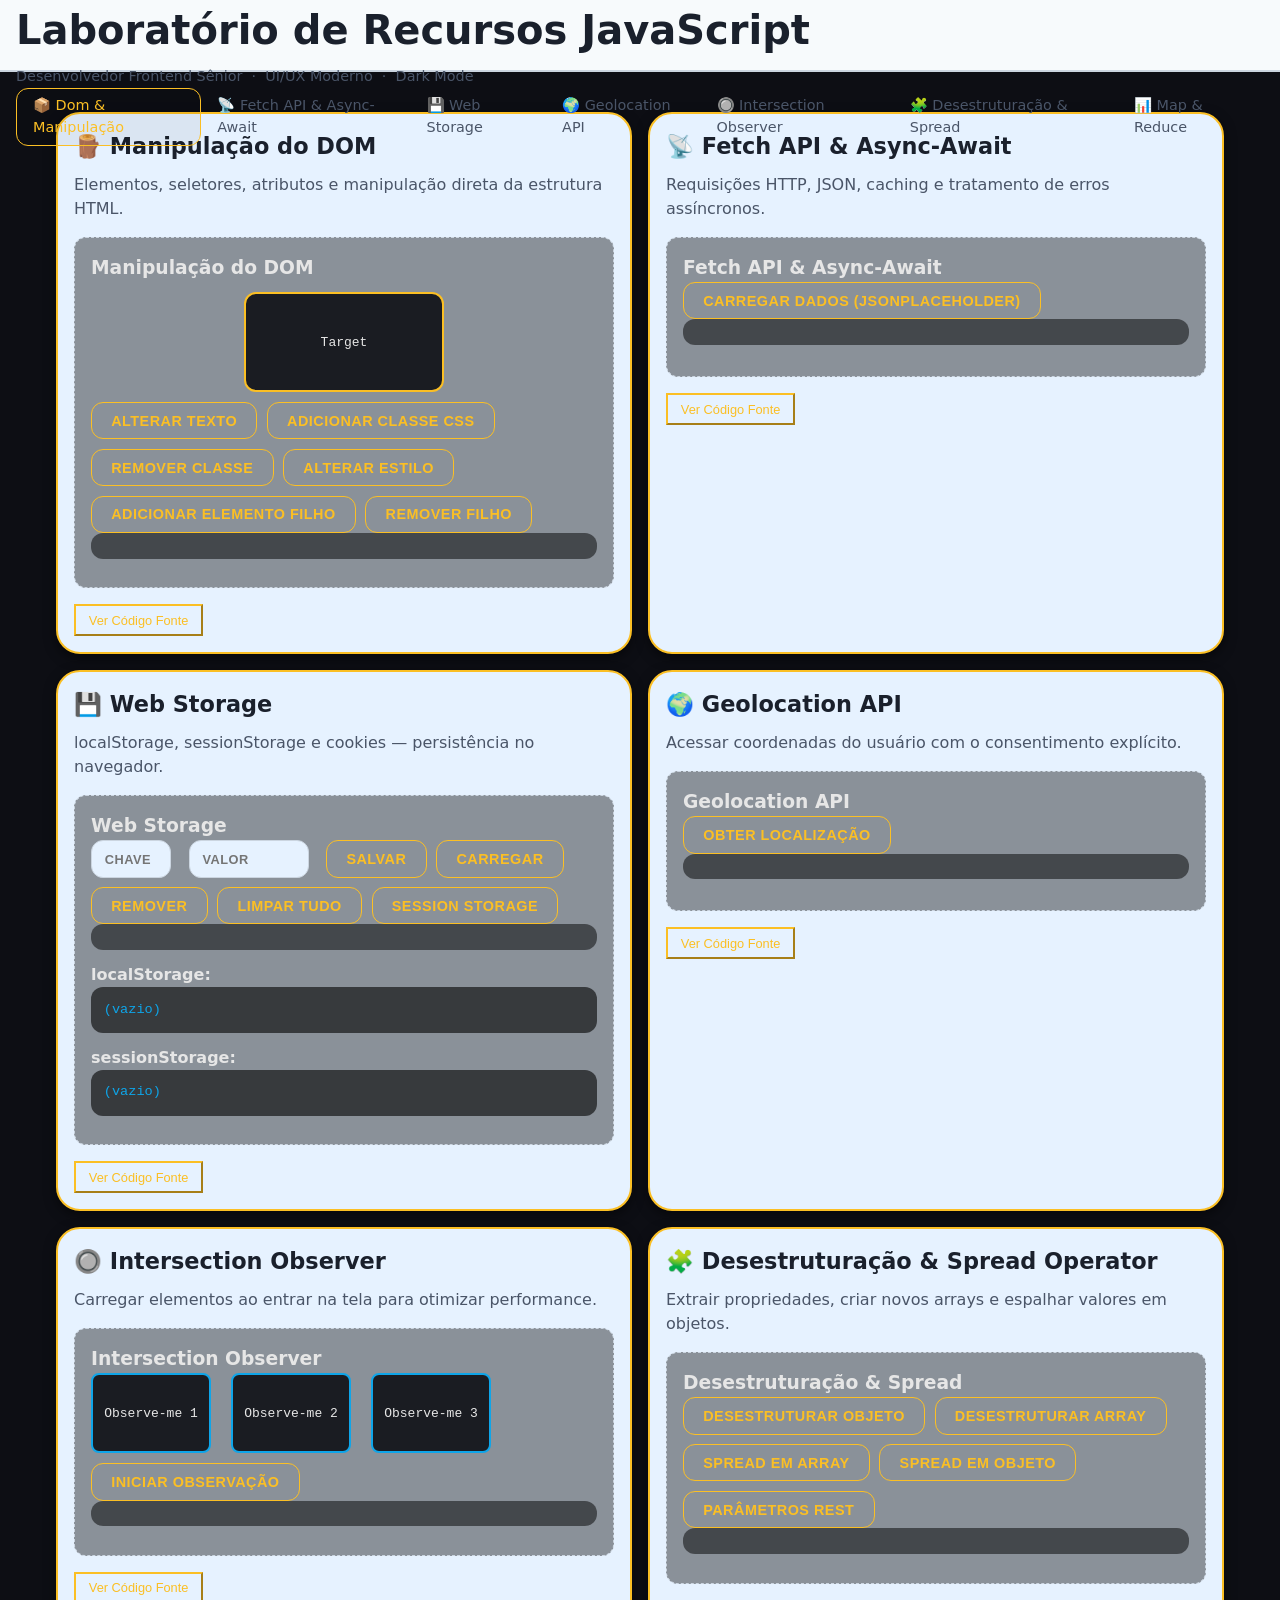
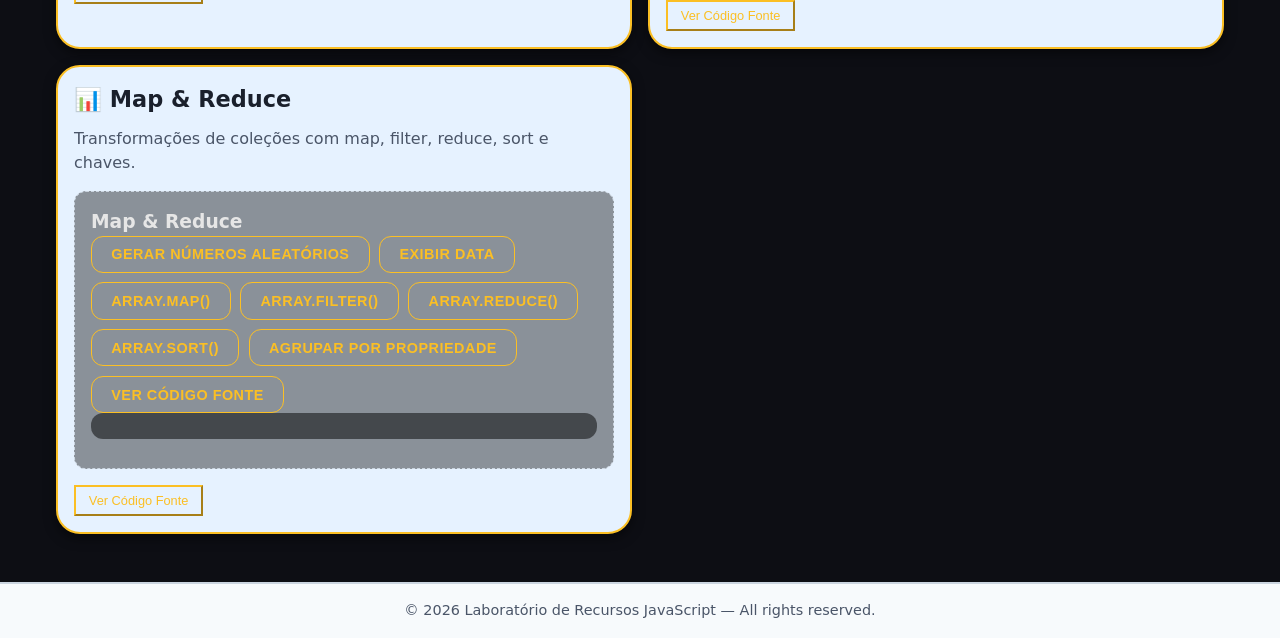
==== frontend/index.html @ eeb46619 "commit inicial" ====
<!DOCTYPE html>
<html lang="pt-BR">
<head>
  <meta charset="UTF-8">
  <meta name="viewport" content="width=device-width, initial-scale=1.0">
  <title>Laboratório de Recursos JavaScript</title>
  <link rel="stylesheet" href="style.css">
</head>
<body>

  <!-- ===== HEADER / NAVBAR ===== -->
  <header class="header">
    <div class="header-left">
      <h1>Laboratório de Recursos JavaScript</h1>
      <p class="subtitle">Desenvolvedor Frontend Sênior &nbsp;·&nbsp; UI/UX Moderno &nbsp;·&nbsp; Dark Mode</p>
    </div>
    <nav class="nav-links">
      <a href="#dom" class="active">📦 Dom &amp; Manipulação</a>
      <a href="#fetch">📡 Fetch API &amp; Async-Await</a>
      <a href="#webstorage">💾 Web Storage</a>
      <a href="#geolocation">🌍 Geolocation API</a>
      <a href="#intersection">🔘 Intersection Observer</a>
      <a href="#destructure">🧩 Desestruturação &amp; Spread</a>
      <a href="#arrays">📊 Map &amp; Reduce</a>
    </nav>
  </header>

  <!-- ===== DASHBOARD CARD GRID ===== -->
  <main id="dashboard">

    <!-- Card 1: DOM Manipulation -->
    <section id="dom" class="card-section">
      <h2>🪵 Manipulação do DOM</h2>
      <p class="desc">Elementos, seletores, atributos e manipulação direta da estrutura HTML.</p>
      <div id="playground-dom" class="playground"></div>
      <button id="btn-view-dom" class="btn-primary btn-sm">Ver Código Fonte</button>
    </section>

    <!-- Card 2: Fetch API / Async-Await -->
    <section id="fetch" class="card-section">
      <h2>📡 Fetch API &amp; Async-Await</h2>
      <p class="desc">Requisições HTTP, JSON, caching e tratamento de erros assíncronos.</p>
      <div id="playground-fetch" class="playground"></div>
      <button id="btn-view-fetch" class="btn-primary btn-sm">Ver Código Fonte</button>
    </section>

    <!-- Card 3: Web Storage -->
    <section id="webstorage" class="card-section">
      <h2>💾 Web Storage</h2>
      <p class="desc">localStorage, sessionStorage e cookies — persistência no navegador.</p>
      <div id="playground-webstorage" class="playground"></div>
      <button id="btn-view-storage" class="btn-primary btn-sm">Ver Código Fonte</button>
    </section>

    <!-- Card 4: Geolocation API -->
    <section id="geolocation" class="card-section">
      <h2>🌍 Geolocation API</h2>
      <p class="desc">Acessar coordenadas do usuário com o consentimento explícito.</p>
      <div id="playground-geo" class="playground"></div>
      <button id="btn-view-geo" class="btn-primary btn-sm">Ver Código Fonte</button>
    </section>

    <!-- Card 5: Intersection Observer -->
    <section id="intersection" class="card-section">
      <h2>🔘 Intersection Observer</h2>
      <p class="desc">Carregar elementos ao entrar na tela para otimizar performance.</p>
      <div id="playground-obs" class="playground"></div>
      <button id="btn-view-obs" class="btn-primary btn-sm">Ver Código Fonte</button>
    </section>

    <!-- Card 6: Destructuring & Spread -->
    <section id="destructure" class="card-section">
      <h2>🧩 Desestruturação &amp; Spread Operator</h2>
      <p class="desc">Extrair propriedades, criar novos arrays e espalhar valores em objetos.</p>
      <div id="playground-destruct" class="playground"></div>
      <button id="btn-view-destruct" class="btn-primary btn-sm">Ver Código Fonte</button>
    </section>

    <!-- Card 7: Map & Reduce -->
    <section id="arrays" class="card-section">
      <h2>📊 Map &amp; Reduce</h2>
      <p class="desc">Transformações de coleções com map, filter, reduce, sort e chaves.</p>
      <div id="playground-arrays" class="playground"></div>
      <button id="btn-view-arrays" class="btn-primary btn-sm">Ver Código Fonte</button>
    </section>

  </main>

  <!-- ===== FOOTER ===== -->
  <footer class="footer">
    <p>&copy; 2026 Laboratório de Recursos JavaScript — All rights reserved.</p>
  </footer>

  <!-- ===== JAVASCRIPT ===== -->
  <script src="script.js"></script>
</body>
</html>
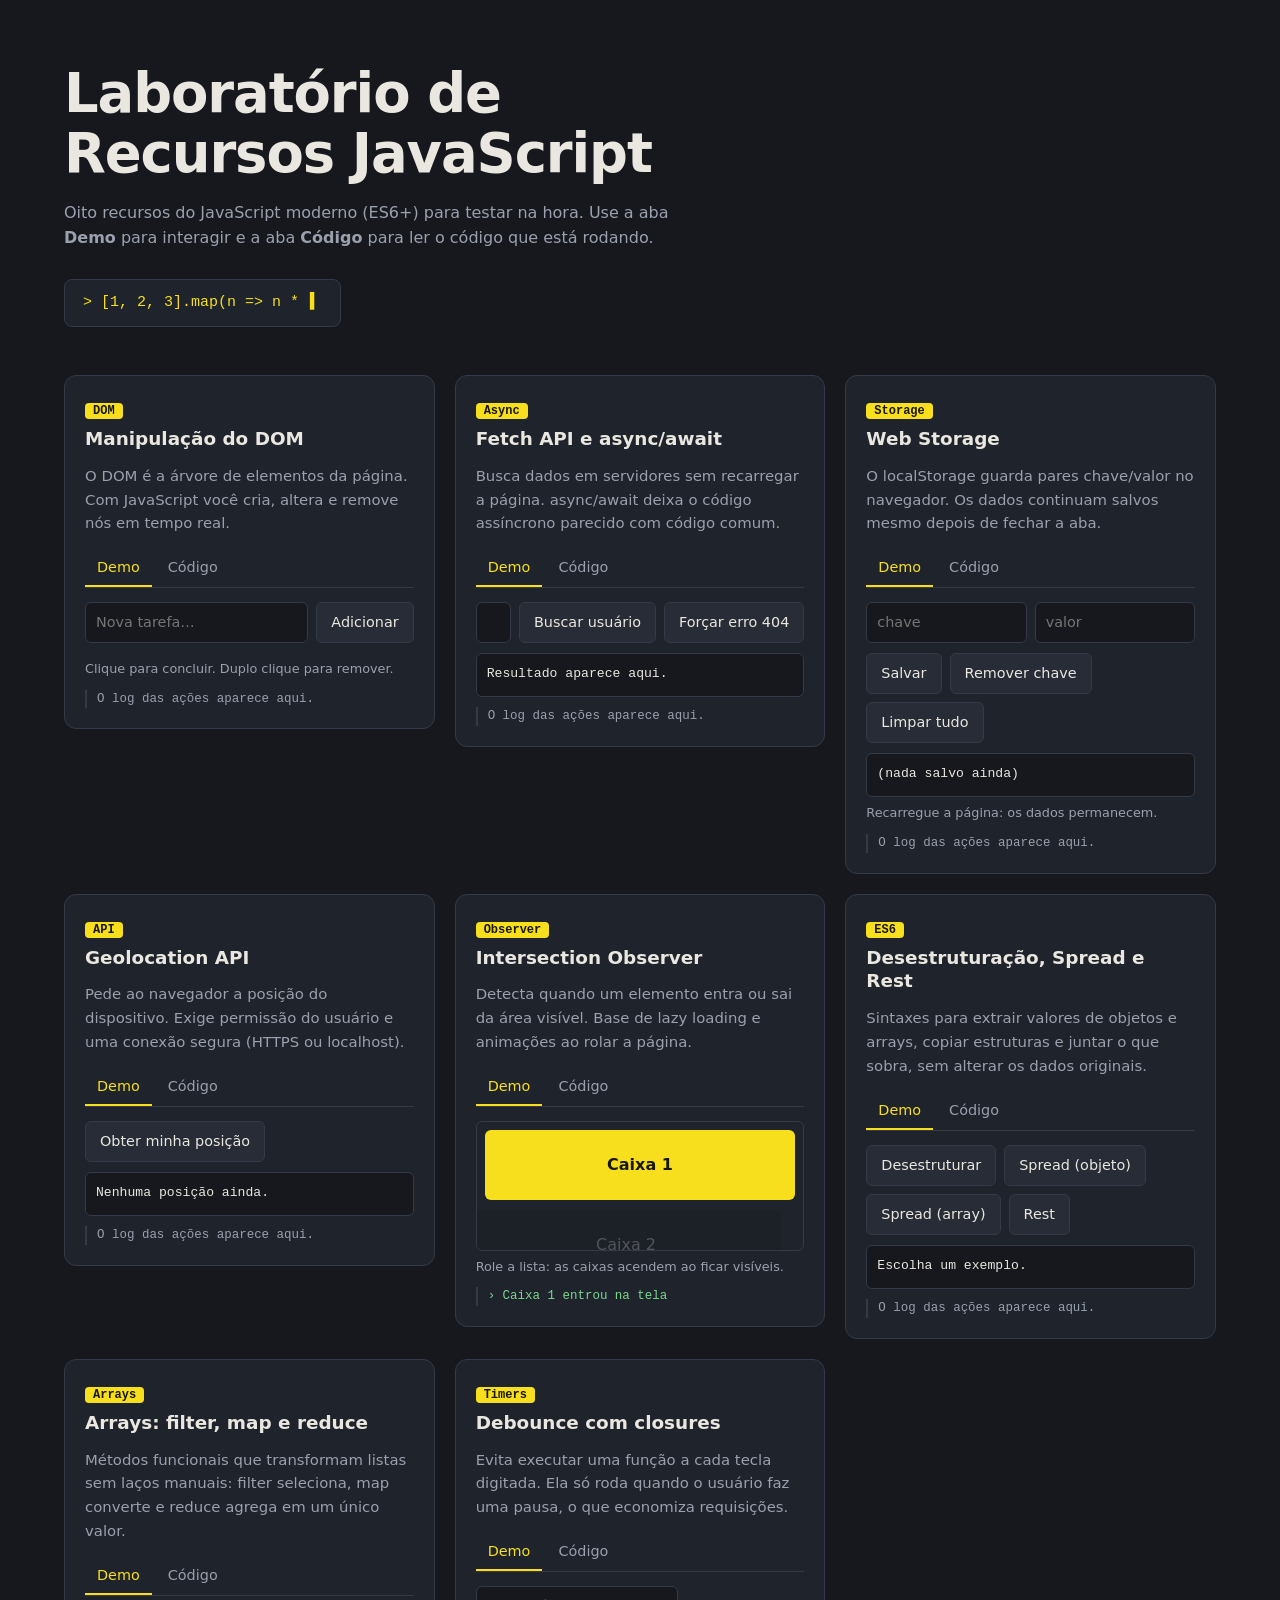
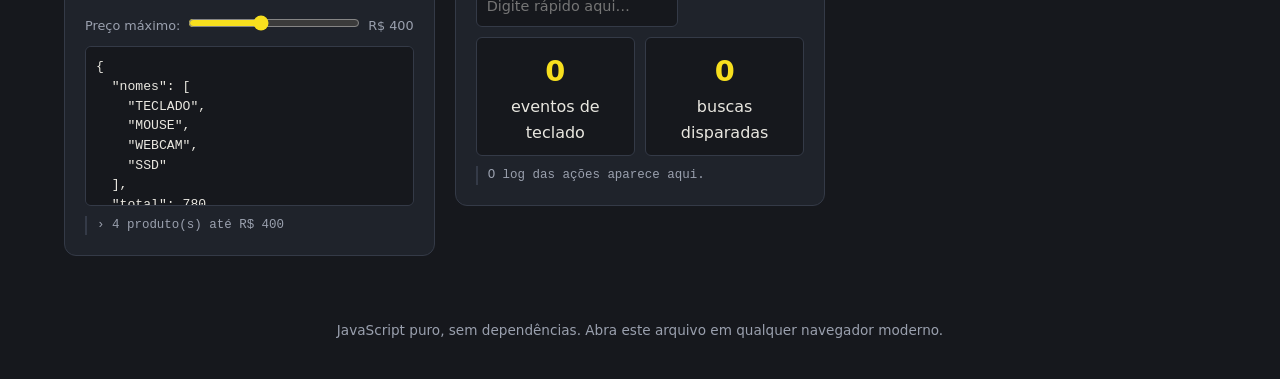
==== commit 51c94986: "Adição de um exemplar" ====
--- a/frontend/index.html
+++ b/frontend/index.html
@@ -1,97 +1,20 @@
 <!DOCTYPE html>
 <html lang="pt-BR">
 <head>
-  <meta charset="UTF-8">
-  <meta name="viewport" content="width=device-width, initial-scale=1.0">
-  <title>Laboratório de Recursos JavaScript</title>
-  <link rel="stylesheet" href="style.css">
+<meta charset="UTF-8">
+<meta name="viewport" content="width=device-width, initial-scale=1">
+<title>Laboratório de Recursos JavaScript</title>
+<link rel="stylesheet" href="style.css">
 </head>
 <body>
+<header class="hero">
+  <h1>Laboratório de Recursos JavaScript</h1>
+  <p>Oito recursos do JavaScript moderno (ES6+) para testar na hora. Use a aba <strong>Demo</strong> para interagir e a aba <strong>Código</strong> para ler o código que está rodando.</p>
+  <div class="repl" id="repl" aria-hidden="true"></div>
+</header>
+<main id="grid"></main>
+<footer>JavaScript puro, sem dependências. Abra este arquivo em qualquer navegador moderno.</footer>
 
-  <!-- ===== HEADER / NAVBAR ===== -->
-  <header class="header">
-    <div class="header-left">
-      <h1>Laboratório de Recursos JavaScript</h1>
-      <p class="subtitle">Desenvolvedor Frontend Sênior &nbsp;·&nbsp; UI/UX Moderno &nbsp;·&nbsp; Dark Mode</p>
-    </div>
-    <nav class="nav-links">
-      <a href="#dom" class="active">📦 Dom &amp; Manipulação</a>
-      <a href="#fetch">📡 Fetch API &amp; Async-Await</a>
-      <a href="#webstorage">💾 Web Storage</a>
-      <a href="#geolocation">🌍 Geolocation API</a>
-      <a href="#intersection">🔘 Intersection Observer</a>
-      <a href="#destructure">🧩 Desestruturação &amp; Spread</a>
-      <a href="#arrays">📊 Map &amp; Reduce</a>
-    </nav>
-  </header>
-
-  <!-- ===== DASHBOARD CARD GRID ===== -->
-  <main id="dashboard">
-
-    <!-- Card 1: DOM Manipulation -->
-    <section id="dom" class="card-section">
-      <h2>🪵 Manipulação do DOM</h2>
-      <p class="desc">Elementos, seletores, atributos e manipulação direta da estrutura HTML.</p>
-      <div id="playground-dom" class="playground"></div>
-      <button id="btn-view-dom" class="btn-primary btn-sm">Ver Código Fonte</button>
-    </section>
-
-    <!-- Card 2: Fetch API / Async-Await -->
-    <section id="fetch" class="card-section">
-      <h2>📡 Fetch API &amp; Async-Await</h2>
-      <p class="desc">Requisições HTTP, JSON, caching e tratamento de erros assíncronos.</p>
-      <div id="playground-fetch" class="playground"></div>
-      <button id="btn-view-fetch" class="btn-primary btn-sm">Ver Código Fonte</button>
-    </section>
-
-    <!-- Card 3: Web Storage -->
-    <section id="webstorage" class="card-section">
-      <h2>💾 Web Storage</h2>
-      <p class="desc">localStorage, sessionStorage e cookies — persistência no navegador.</p>
-      <div id="playground-webstorage" class="playground"></div>
-      <button id="btn-view-storage" class="btn-primary btn-sm">Ver Código Fonte</button>
-    </section>
-
-    <!-- Card 4: Geolocation API -->
-    <section id="geolocation" class="card-section">
-      <h2>🌍 Geolocation API</h2>
-      <p class="desc">Acessar coordenadas do usuário com o consentimento explícito.</p>
-      <div id="playground-geo" class="playground"></div>
-      <button id="btn-view-geo" class="btn-primary btn-sm">Ver Código Fonte</button>
-    </section>
-
-    <!-- Card 5: Intersection Observer -->
-    <section id="intersection" class="card-section">
-      <h2>🔘 Intersection Observer</h2>
-      <p class="desc">Carregar elementos ao entrar na tela para otimizar performance.</p>
-      <div id="playground-obs" class="playground"></div>
-      <button id="btn-view-obs" class="btn-primary btn-sm">Ver Código Fonte</button>
-    </section>
-
-    <!-- Card 6: Destructuring & Spread -->
-    <section id="destructure" class="card-section">
-      <h2>🧩 Desestruturação &amp; Spread Operator</h2>
-      <p class="desc">Extrair propriedades, criar novos arrays e espalhar valores em objetos.</p>
-      <div id="playground-destruct" class="playground"></div>
-      <button id="btn-view-destruct" class="btn-primary btn-sm">Ver Código Fonte</button>
-    </section>
-
-    <!-- Card 7: Map & Reduce -->
-    <section id="arrays" class="card-section">
-      <h2>📊 Map &amp; Reduce</h2>
-      <p class="desc">Transformações de coleções com map, filter, reduce, sort e chaves.</p>
-      <div id="playground-arrays" class="playground"></div>
-      <button id="btn-view-arrays" class="btn-primary btn-sm">Ver Código Fonte</button>
-    </section>
-
-  </main>
-
-  <!-- ===== FOOTER ===== -->
-  <footer class="footer">
-    <p>&copy; 2026 Laboratório de Recursos JavaScript — All rights reserved.</p>
-  </footer>
-
-  <!-- ===== JAVASCRIPT ===== -->
-  <script src="script.js"></script>
+<script src="script.js"></script>
 </body>
 </html>
--- a/frontend/style.css
+++ b/frontend/style.css
@@ -0,0 +1,82 @@
+/* ===== Tokens de design ===== */
+:root{
+  --bg:#16181d; --surface:#1f232b; --surface-2:#272c36; --line:#343a47;
+  --text:#e9e7e0; --muted:#9aa0ae; --accent:#f7df1e; --accent-ink:#1a1700;
+  --ok:#7bd88f; --err:#ff6b6b; --warn:#ffb454;
+  --sans:"Segoe UI",system-ui,-apple-system,Roboto,sans-serif;
+  --mono:ui-monospace,"Cascadia Code","Fira Code",Consolas,monospace;
+}
+*{box-sizing:border-box;margin:0}
+html{scroll-behavior:smooth}
+body{background:var(--bg);color:var(--text);font:16px/1.6 var(--sans);min-height:100vh}
+:focus-visible{outline:2px solid var(--accent);outline-offset:2px}
+
+/* ===== Hero ===== */
+.hero{max-width:1200px;margin:0 auto;padding:64px 24px 32px}
+.hero h1{font-size:clamp(2rem,5vw,3.4rem);line-height:1.1;letter-spacing:-.02em;max-width:16ch}
+.hero p{color:var(--muted);max-width:60ch;margin-top:16px}
+.repl{margin-top:28px;display:inline-block;background:var(--surface);border:1px solid var(--line);
+  border-radius:8px;padding:12px 18px;font:15px var(--mono);color:var(--accent);min-height:48px}
+.repl::after{content:"▍";animation:blink 1s steps(2) infinite;margin-left:2px}
+@keyframes blink{50%{opacity:0}}
+
+/* ===== Grade de cards ===== */
+main{max-width:1200px;margin:0 auto;padding:16px 24px 64px;
+  display:grid;grid-template-columns:repeat(auto-fill,minmax(min(100%,340px),1fr));gap:20px;align-items:start}
+.card{background:var(--surface);border:1px solid var(--line);border-radius:12px;padding:20px;
+  display:flex;flex-direction:column;gap:14px;transition:border-color .2s,transform .2s,box-shadow .2s}
+  .card:hover,.card:focus-within{border-color:var(--accent);transform:translateY(-3px);box-shadow:0 10px 30px -14px rgba(247,223,30,.35)}
+.card h2{font-size:1.15rem;line-height:1.3}
+.tag{display:inline-block;font:600 .75rem var(--mono);color:var(--accent-ink);background:var(--accent);
+  border-radius:4px;padding:1px 8px;margin-bottom:8px}
+.desc{color:var(--muted);font-size:.93rem}
+
+/* ===== Abas Demo / Código ===== */
+.tabs{display:flex;gap:4px;border-bottom:1px solid var(--line)}
+.tabs button{background:none;border:0;border-bottom:2px solid transparent;color:var(--muted);
+  padding:6px 12px;cursor:pointer;font:inherit;font-size:.9rem;transition:color .15s,border-color .15s}
+.tabs button:hover{color:var(--text)}
+.tabs button.on{color:var(--accent);border-color:var(--accent)}
+.pane[hidden]{display:none}
+.pane{animation:fade .25s ease}
+@keyframes fade{from{opacity:0;transform:translateY(4px)}}
+
+/* ===== Controles do playground ===== */
+.row{display:flex;gap:8px;flex-wrap:wrap;margin-bottom:10px}
+input,textarea,select{background:var(--bg);color:var(--text);border:1px solid var(--line);border-radius:6px;
+  padding:8px 10px;font:inherit;font-size:.9rem;min-width:0;flex:1}
+input[type=range]{padding:0;accent-color:var(--accent)}
+.btn{background:var(--surface-2);color:var(--text);border:1px solid var(--line);border-radius:6px;
+  padding:8px 14px;cursor:pointer;font:inherit;font-size:.9rem;transition:background .15s,transform .1s}
+.btn:hover{background:var(--accent);color:var(--accent-ink);border-color:var(--accent)}
+.btn:active{transform:scale(.96)}
+.out{background:var(--bg);border:1px solid var(--line);border-radius:6px;padding:10px;font:.82rem/1.5 var(--mono);
+  white-space:pre-wrap;word-break:break-word;max-height:160px;overflow:auto;min-height:44px}
+.hint{font-size:.8rem;color:var(--muted);margin-top:6px}
+.price-label,.price-output{align-self:center}
+ul.todo{list-style:none;padding:0;display:grid;gap:6px;margin-bottom:6px}
+ul.todo li{background:var(--bg);border:1px solid var(--line);border-radius:6px;padding:7px 10px;cursor:pointer;
+  animation:pop .25s ease;transition:opacity .2s}
+ul.todo li.done{text-decoration:line-through;opacity:.5}
+@keyframes pop{from{transform:scale(.9);opacity:0}}
+.scroller{height:130px;overflow:auto;border:1px solid var(--line);border-radius:6px;padding:8px;display:grid;gap:10px}
+.box{height:70px;flex:none;border-radius:6px;background:var(--bg);display:grid;place-items:center;
+  opacity:.25;transform:translateX(-14px);transition:all .4s}
+.box.visible{opacity:1;transform:none;background:var(--accent);color:var(--accent-ink);font-weight:600}
+.stats{display:grid;grid-template-columns:1fr 1fr;gap:10px;margin-top:10px}
+.stat{background:var(--bg);border:1px solid var(--line);border-radius:6px;padding:10px;text-align:center}
+.stat b{display:block;font-size:1.8rem;color:var(--accent)}
+
+/* ===== Log ===== */
+.log{margin-top:10px;font:.78rem/1.5 var(--mono);max-height:96px;overflow:auto;border-left:2px solid var(--line);padding-left:10px}
+.log .line{animation:fade .2s ease;color:var(--muted)}
+.log .ok{color:var(--ok)} .log .err{color:var(--err)} .log .warn{color:var(--warn)}
+.log:empty::before{content:"O log das ações aparece aqui.";color:var(--muted)}
+
+/* ===== Código-fonte ===== */
+.code{position:relative}
+.code pre{background:var(--bg);border:1px solid var(--line);border-radius:6px;padding:14px;overflow:auto;
+  max-height:340px;font:.78rem/1.55 var(--mono);tab-size:2}
+.copy{position:absolute;top:8px;right:8px;padding:3px 10px;font-size:.75rem}
+footer{text-align:center;color:var(--muted);font-size:.85rem;padding:0 24px 40px}
+@media (prefers-reduced-motion:reduce){*,*::before,*::after{animation:none!important;transition:none!important}}
